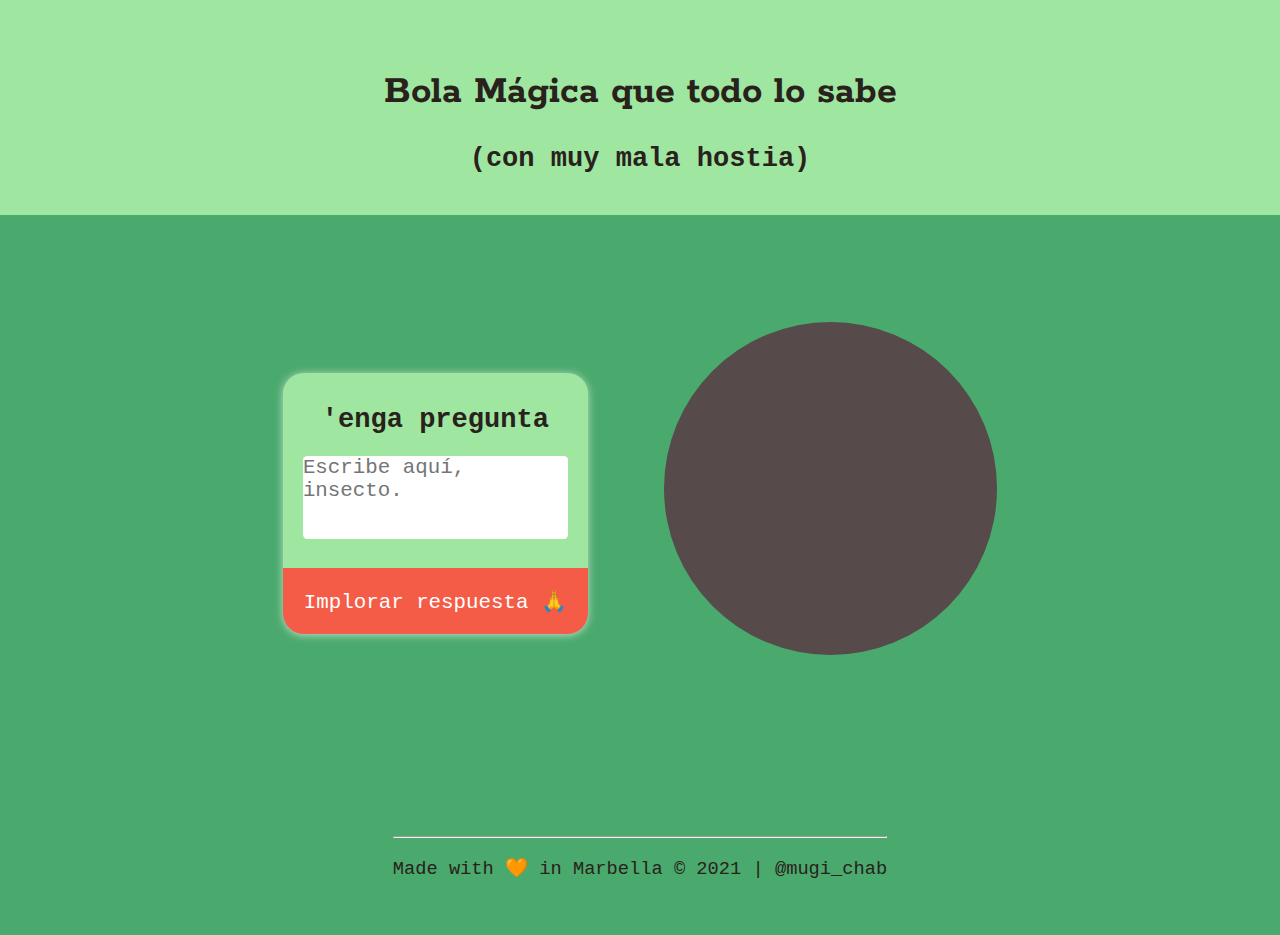
==== index.html @ 75920e45 "boton y footer corregidos" ====
<!DOCTYPE html>
<html lang="es">
<head>
    <meta charset="UTF-8">
    <meta http-equiv="X-UA-Compatible" content="IE=edge">
    <meta name="viewport" content="width=device-width, initial-scale=1.0">
    <link rel="stylesheet" href="style.css">
    <script src="javascript.js"></script>
    <link rel="preconnect" href="https://fonts.gstatic.com">
    <link href="https://fonts.googleapis.com/css2?family=Rokkitt&family=Ubuntu+Mono&display=swap" rel="stylesheet"> 
    <title>Magic 8-Ball</title>
</head>
<body>
    <div class="section">
        <header>
            <h1>Bola M&aacute;gica que todo lo sabe</h1>
            <p>(con muy mala hostia)</p>
        </header>
        <div class="grid">
           
            <main>
                <div class="container">
                    <div class="eight-ball">
                    </div>
                    <div class="card">
                        <label for="question">&apos;enga pregunta</label> <br>
                        <textarea class= "text-fill" id="question" name="question"  placeholder="Escribe aquí, insecto." style="resize: none;"></textarea><br>
                        <button class="btn">Implorar respuesta &#x1F64f; </button><br>
                    </div>  
                </div>  
            </main>
            
            <footer>
                <hr>
                <p>Made with &#x1F9E1; in Marbella &copy; 2021 &verbar; <a href="https://twitter.com/mugi_chab?ref_src=twsrc%5Etfw">&commat;mugi&lowbar;chab</a></p>
            </footer>
        </div>
    </div>
    
</body>
</html>
---- style.css ----
:root {
    --clr-primary: #4aa96c;
    --clr-secundary: #9fe6a0;
    --clr-dark: #29211c;
    
}


html {
    line-height: 1.15; 
    -webkit-text-size-adjust: 100%; 
}
h1 {
    font-size: 1.5em;
    margin: 0.67em 0;
    font-family: 'Rokkitt', serif;
}

body {
    font-size: 1.3rem;
}

*{
      margin: 0;
      padding: 0;
      box-sizing: border-box;
      font-family: 'Ubuntu Mono', monospace;
      color: var(--clr-dark);
}

.section{
    
    min-height: 100vh;
    overflow: hidden;
    background-color: var(--clr-primary);
}
.grid {
    display: flex;
    flex-direction: column;
    justify-content: space-around;
    min-height: 80vh;
    margin: 0 auto;
    max-width: 38rem;
    
}

header { 
    background-color: var(--clr-secundary);
    display: flex;
    flex-direction: column;
    text-align: center;
    padding: 2rem;
    margin: 0 auto;
    font-weight: bold;
    
   
}
.card{ 
    font-weight: bold;
    max-width: 15rem;
    border-radius: 1rem;
    text-align: center;
    background-color: var(--clr-secundary);
    margin: 3.5rem auto;
    padding-top: 1.5rem;
    box-shadow: 0px 1px 8px 0px rgb(193, 223, 203);
    
}
textarea {
    height: 4rem;
}

.btn {
    margin-top: 1rem;
    width: 100%;
    border: none;
    font-size: 1rem;
    padding: 1rem;
    border-bottom-left-radius: 1rem;
    border-bottom-right-radius: 1rem;
    background-color: #f55c47;
    color:rgb(255, 255, 255);
}
button:hover{
    background-color: #f5a447;
    transition: all 0.3s ease-out;
}
button:active{
    background-color: #b35b4f;
    color:rgb(204, 204, 204);
    transition: all ease-out;
    
}
.eight-ball{
    
    background-color: #564a4a;
    width: 16rem;
    height: 16rem;
    border-radius: 50%;
    margin: 2.5rem auto;
    
}
.text-fill {
    margin-top: 1rem;
    border: none;
    border-radius: 0.2rem;
    font-size: 1rem;
}
footer{ 
    height: 7rem;
    display: flex;
    flex-direction: column;
    justify-content: flex-end;
    margin: 1rem auto;
    padding: 1rem;
    font-size: 0.9rem; 
}
a{
    text-decoration: none;
}
hr{
   height: 0.5px;
   min-width: 100%;
   background-color: var(--clr-dark);
   margin-bottom: 1rem;
}


@media (min-width: 600px) {
    * {
        font-size: 1.3rem;
    }    
    footer > p, a{
        font-size: 0.9rem;
    }  
}
@media (min-width: 900px) {
    .container {
        display: flex;
        flex-direction: row-reverse;
        align-items: flex-end;
        justify-content: space-between;
        margin-top: 2rem;
    }
   
  
   
  
}
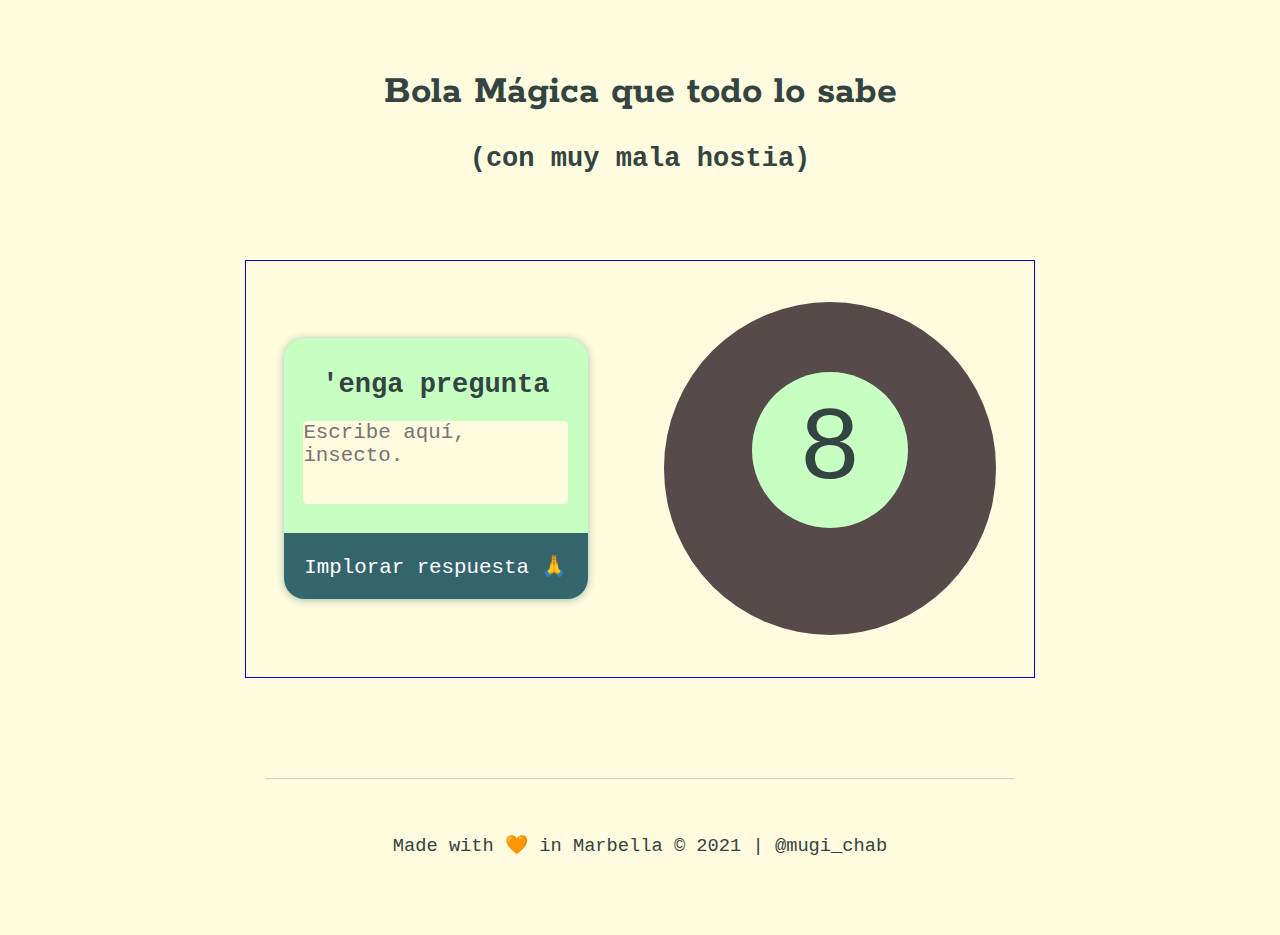
==== commit ee635d69: "change color and draw ball" ====
--- a/index.html
+++ b/index.html
@@ -21,6 +21,11 @@
             <main>
                 <div class="container">
                     <div class="eight-ball">
+                        <div class="pegatina"></div>
+                        <div class="numero">
+                            <span>8</span>
+                        </div>
+                        
                     </div>
                     <div class="card">
                         <label for="question">&apos;enga pregunta</label> <br>
--- a/style.css
+++ b/style.css
@@ -1,11 +1,9 @@
 :root {
-    --clr-primary: #4aa96c;
-    --clr-secundary: #9fe6a0;
-    --clr-dark: #29211c;
-    
+    --clr-primary: #fffbdf;
+    --clr-secundary: #c6ffc1;
+    --clr-navy: #34656d;
+    --clr-dark: #334443;   
 }
-
-
 html {
     line-height: 1.15; 
     -webkit-text-size-adjust: 100%; 
@@ -14,22 +12,19 @@
     font-size: 1.5em;
     margin: 0.67em 0;
     font-family: 'Rokkitt', serif;
+    color: var(--clr-dark);
 }
-
 body {
     font-size: 1.3rem;
+    color: var(--clr-dark);
 }
-
-*{
-      margin: 0;
-      padding: 0;
-      box-sizing: border-box;
-      font-family: 'Ubuntu Mono', monospace;
-      color: var(--clr-dark);
+* {
+    margin: 0;
+    padding: 0;
+    box-sizing: border-box;
+    font-family: 'Ubuntu Mono', monospace;
 }
-
 .section{
-    
     min-height: 100vh;
     overflow: hidden;
     background-color: var(--clr-primary);
@@ -40,21 +35,18 @@
     justify-content: space-around;
     min-height: 80vh;
     margin: 0 auto;
-    max-width: 38rem;
-    
+    max-width: 38rem;    
 }
-
 header { 
-    background-color: var(--clr-secundary);
+    background-color: var(--clr-primary);
     display: flex;
     flex-direction: column;
     text-align: center;
     padding: 2rem;
     margin: 0 auto;
-    font-weight: bold;
-    
-   
+    font-weight: bold;   
 }
+/* CARD */
 .card{ 
     font-weight: bold;
     max-width: 15rem;
@@ -63,13 +55,12 @@
     background-color: var(--clr-secundary);
     margin: 3.5rem auto;
     padding-top: 1.5rem;
-    box-shadow: 0px 1px 8px 0px rgb(193, 223, 203);
-    
+    box-shadow: 0px 1px 8px 0px rgb(158, 190, 169);     
 }
 textarea {
     height: 4rem;
+    background-color: var(--clr-primary);
 }
-
 .btn {
     margin-top: 1rem;
     width: 100%;
@@ -78,26 +69,19 @@
     padding: 1rem;
     border-bottom-left-radius: 1rem;
     border-bottom-right-radius: 1rem;
-    background-color: #f55c47;
+    background-color: var(--clr-navy);
     color:rgb(255, 255, 255);
 }
 button:hover{
     background-color: #f5a447;
+    box-shadow: 0px 1px 2px 0px rgb(58, 66, 61);
     transition: all 0.3s ease-out;
 }
 button:active{
-    background-color: #b35b4f;
-    color:rgb(204, 204, 204);
-    transition: all ease-out;
-    
-}
-.eight-ball{
-    
-    background-color: #564a4a;
-    width: 16rem;
-    height: 16rem;
-    border-radius: 50%;
-    margin: 2.5rem auto;
+    opacity: 65%; 
+    box-shadow: 0px -3px -2px 0px white;
+    box-shadow: inset 0px 2px 2px 0px var(--clr-navy);
+    transition: all 0.5s ease-out;
     
 }
 .text-fill {
@@ -106,26 +90,58 @@
     border-radius: 0.2rem;
     font-size: 1rem;
 }
+
+/* BOLA 8 */
+.eight-ball{
+    display: flex;
+    flex-direction: column;
+    justify-content: center;
+    align-items: center;
+    margin: 2rem auto; 
+    background-color: #564a4a;
+    width: 16rem;
+    height: 16rem;
+    border-radius: 50%;   
+}
+.numero{
+    position: relative;
+    top: -4.6rem;      
+}
+.numero > span{
+    font-size: 5rem;;
+}
+.pegatina{
+    position: relative;
+    top: 2rem;
+    width: 7.5rem;
+    height: 7.5rem;
+    border-radius: 50%;
+    background-color: var(--clr-secundary);
+}
+
 footer{ 
+    width: 100%;
     height: 7rem;
     display: flex;
     flex-direction: column;
-    justify-content: flex-end;
+    justify-content: space-around;
+    text-align: center;
     margin: 1rem auto;
     padding: 1rem;
     font-size: 0.9rem; 
 }
 a{
     text-decoration: none;
+    color: var(--clr-dark);
 }
 hr{
-   height: 0.5px;
+   height: 0.1px;
    min-width: 100%;
-   background-color: var(--clr-dark);
-   margin-bottom: 1rem;
+   color: var(--clr-secundary);
+   opacity: 40%;
+   margin-bottom: 1.5rem;
+   
 }
-
-
 @media (min-width: 600px) {
     * {
         font-size: 1.3rem;
@@ -136,11 +152,13 @@
 }
 @media (min-width: 900px) {
     .container {
+        border: 1px solid blue;
         display: flex;
         flex-direction: row-reverse;
-        align-items: flex-end;
-        justify-content: space-between;
-        margin-top: 2rem;
+        align-items: center;
+        justify-content: center;
+        
+        margin-top: 1rem;
     }
    
   
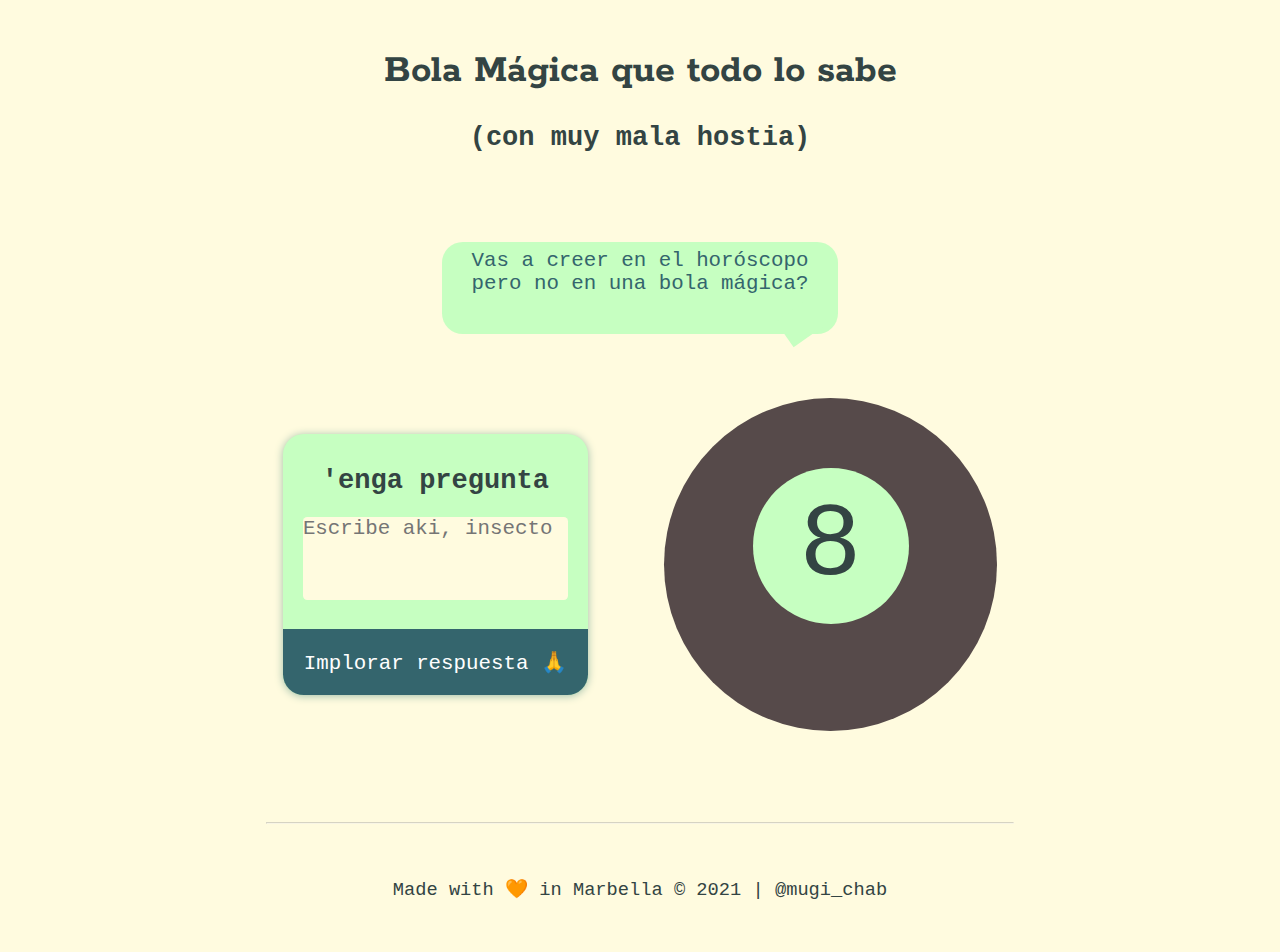
==== commit dbca13b5: "añado caja dialogo y js" ====
--- a/index.html
+++ b/index.html
@@ -19,20 +19,24 @@
         <div class="grid">
            
             <main>
+                <div class= "answer-container" id="answer-container">
+                    <p id="replace-me">Vas a creer en el horóscopo pero no en una bola mágica?</p>
+                    <p id="answer" class="answer"></p>
+                    <div class="triangle"></div>
+                </div> 
+                
                 <div class="container">
                     <div class="eight-ball">
-                        <div class="pegatina"></div>
-                        <div class="numero">
-                            <span>8</span>
-                        </div>
-                        
+                        <div class="eight-container"></div>
+                        <p id="eight">8</p>   
                     </div>
                     <div class="card">
                         <label for="question">&apos;enga pregunta</label> <br>
-                        <textarea class= "text-fill" id="question" name="question"  placeholder="Escribe aquí, insecto." style="resize: none;"></textarea><br>
-                        <button class="btn">Implorar respuesta &#x1F64f; </button><br>
+                        <textarea class= "text-fill" id="question" name="question"  placeholder="Escribe aki, insecto" style="resize: none;"></textarea><br>
+                        <button class="btn" id="ask_btn">Implorar respuesta &#x1F64f; </button><br>
                     </div>  
-                </div>  
+                </div> 
+                
             </main>
             
             <footer>
--- a/style.css
+++ b/style.css
@@ -2,7 +2,8 @@
     --clr-primary: #fffbdf;
     --clr-secundary: #c6ffc1;
     --clr-navy: #34656d;
-    --clr-dark: #334443;   
+    --clr-dark: #334443;
+    --clr-orange: #f5a447;  
 }
 html {
     line-height: 1.15; 
@@ -30,9 +31,11 @@
     background-color: var(--clr-primary);
 }
 .grid {
+    /* border: 1px solid green; */
     display: flex;
     flex-direction: column;
     justify-content: space-around;
+    align-items: center;
     min-height: 80vh;
     margin: 0 auto;
     max-width: 38rem;    
@@ -42,10 +45,36 @@
     display: flex;
     flex-direction: column;
     text-align: center;
-    padding: 2rem;
+    padding: 1rem;
     margin: 0 auto;
-    font-weight: bold;   
-}
+    font-weight: bold;
+    margin-bottom: 2rem;  
+    /* border: 1px solid blue;  */
+}
+/* ANSWER */
+#answer-container{
+
+    text-align: center;
+    background-color: var(--clr-secundary);
+    border-radius: 1rem;
+    width: 50%;
+    margin: 1.3rem auto;
+    color: var(--clr-navy);
+    font-size: 1rem;
+    padding: 0.3rem;
+
+}
+.triangle{
+    position: relative;
+    left: 16rem;
+    top: 0.5rem;
+    background-color: var(--clr-secundary);
+    width: 2rem;
+    height: 1.5rem;
+    transform: rotate(-35deg);
+    /* border: 1px solid black; */
+}
+
 /* CARD */
 .card{ 
     font-weight: bold;
@@ -73,16 +102,14 @@
     color:rgb(255, 255, 255);
 }
 button:hover{
-    background-color: #f5a447;
     box-shadow: 0px 1px 2px 0px rgb(58, 66, 61);
     transition: all 0.3s ease-out;
 }
 button:active{
     opacity: 65%; 
-    box-shadow: 0px -3px -2px 0px white;
-    box-shadow: inset 0px 2px 2px 0px var(--clr-navy);
-    transition: all 0.5s ease-out;
-    
+    box-shadow: 0px 14px 4px -1px white;
+    box-shadow: inset 0px 2px 2px 0px var(--clr-dark);
+    transition: all 0.5s ease-out;    
 }
 .text-fill {
     margin-top: 1rem;
@@ -92,25 +119,27 @@
 }
 
 /* BOLA 8 */
+.container{
+    /* border: 1px solid red; */
+    min-width: 38rem;
+}
 .eight-ball{
     display: flex;
     flex-direction: column;
     justify-content: center;
     align-items: center;
-    margin: 2rem auto; 
+    margin: 1rem auto; 
     background-color: #564a4a;
     width: 16rem;
     height: 16rem;
     border-radius: 50%;   
 }
-.numero{
+#eight{
     position: relative;
-    top: -4.6rem;      
-}
-.numero > span{
-    font-size: 5rem;;
-}
-.pegatina{
+    top: -4.6rem;
+    font-size: 5rem;      
+}
+.eight-container{
     position: relative;
     top: 2rem;
     width: 7.5rem;
@@ -149,19 +178,23 @@
     footer > p, a{
         font-size: 0.9rem;
     }  
+    #answer-container > p{
+        font-size: 1rem;
+    }
+    
 }
 @media (min-width: 900px) {
     .container {
-        border: 1px solid blue;
+        
         display: flex;
         flex-direction: row-reverse;
         align-items: center;
         justify-content: center;
-        
         margin-top: 1rem;
     }
+ 
    
-  
+  /* cambiar al hacer focus el borde negro del textarea y el color del texto del input */
    
   
 }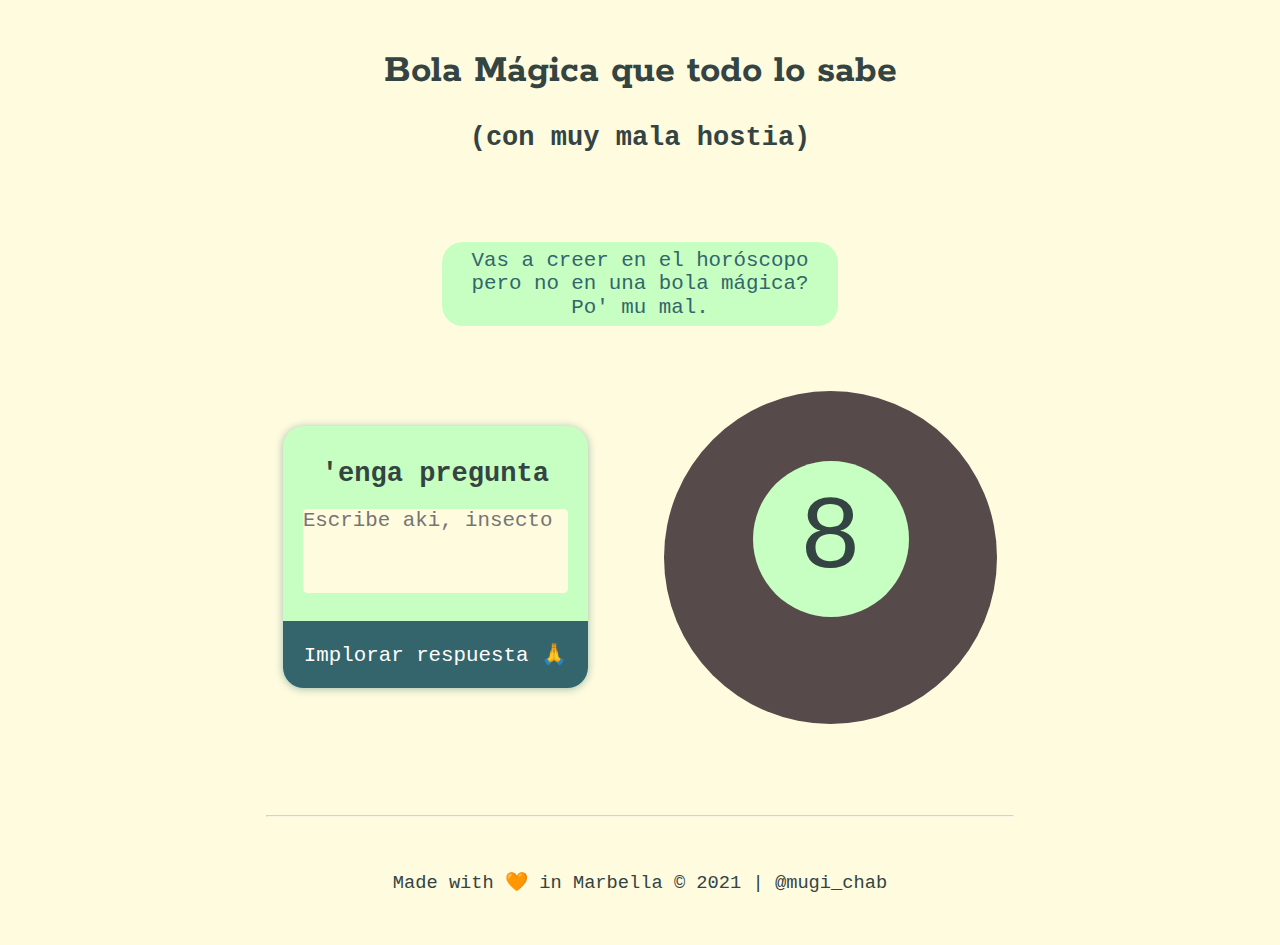
==== commit 793783b3: "js corregido" ====
--- a/index.html
+++ b/index.html
@@ -20,9 +20,9 @@
            
             <main>
                 <div class= "answer-container" id="answer-container">
-                    <p id="replace-me">Vas a creer en el horóscopo pero no en una bola mágica?</p>
+                    <p id="replace-me">Vas a creer en el horóscopo pero no en una bola mágica? Po' mu mal.</p>
                     <p id="answer" class="answer"></p>
-                    <div class="triangle"></div>
+                    <div class="buble-tail"></div>
                 </div> 
                 
                 <div class="container">
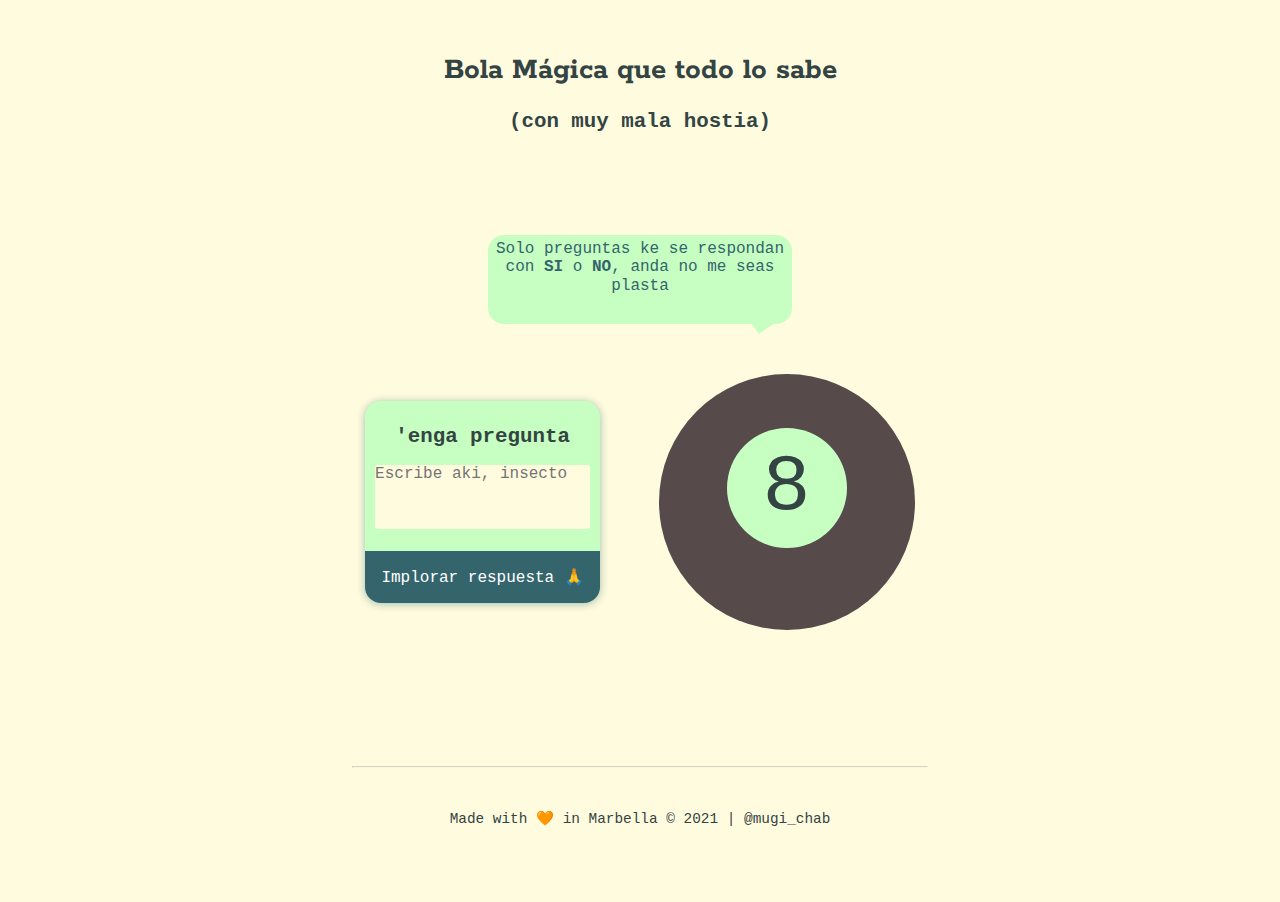
==== commit 02596543: "info message updated" ====
--- a/index.html
+++ b/index.html
@@ -20,7 +20,7 @@
            
             <main>
                 <div class= "answer-container" id="answer-container">
-                    <p id="replace-me">Vas a creer en el horóscopo pero no en una bola mágica? Po' mu mal.</p>
+                    <p id="replace-me">Solo preguntas ke se respondan con <span>SI</span> o <span>NO</span>, anda no me seas plasta</p>
                     <p id="answer" class="answer"></p>
                     <div class="buble-tail"></div>
                 </div> 
--- a/style.css
+++ b/style.css
@@ -48,7 +48,8 @@
     padding: 1rem;
     margin: 0 auto;
     font-weight: bold;
-    margin-bottom: 2rem;  
+    margin-bottom: 2rem; 
+    margin-top: 1rem; 
     /* border: 1px solid blue;  */
 }
 /* ANSWER */
@@ -64,7 +65,7 @@
     padding: 0.3rem;
 
 }
-.triangle{
+.buble-tail{
     position: relative;
     left: 16rem;
     top: 0.5rem;
@@ -116,6 +117,11 @@
     border: none;
     border-radius: 0.2rem;
     font-size: 1rem;
+    color: var(--clr-dark);
+}
+.text-fill:focus{
+    outline: none !important;
+    border: 2px solid var(--clr-orange);
 }
 
 /* BOLA 8 */
@@ -171,13 +177,16 @@
    margin-bottom: 1.5rem;
    
 }
+span{
+    font-weight: bold;
+}
 @media (min-width: 600px) {
-    * {
+    /* * {
         font-size: 1.3rem;
-    }    
-    footer > p, a{
+    }     */
+    /* footer > p, a{
         font-size: 0.9rem;
-    }  
+    }   */
     #answer-container > p{
         font-size: 1rem;
     }
@@ -192,6 +201,7 @@
         justify-content: center;
         margin-top: 1rem;
     }
+    
  
    
   /* cambiar al hacer focus el borde negro del textarea y el color del texto del input */
